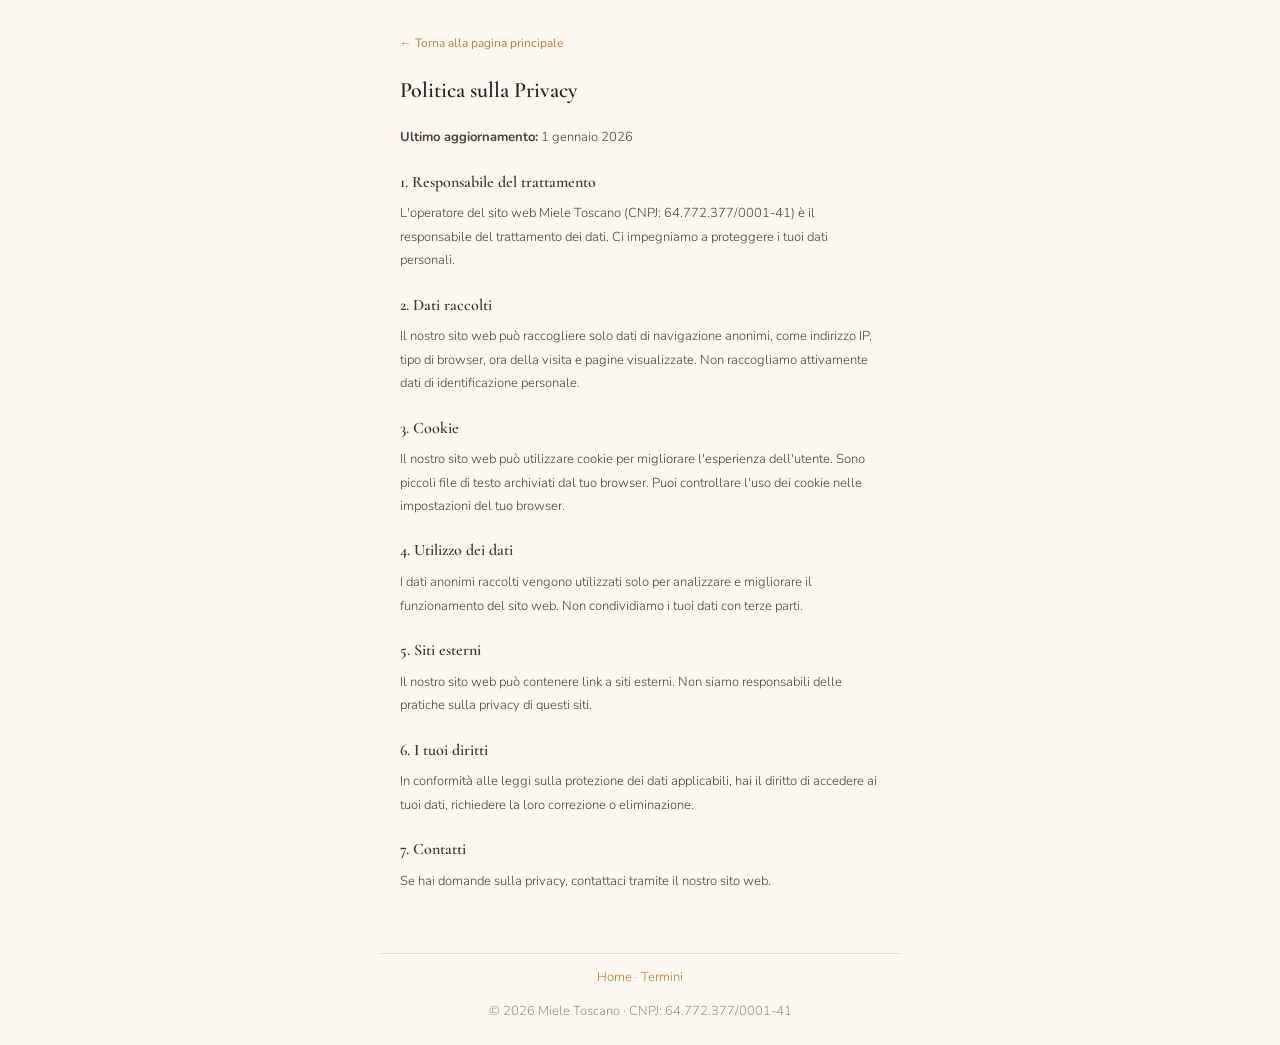
==== pre/privacy.html @ 8a0ec48e "Add files via upload" ====
<!DOCTYPE html>
<html lang="it">
<head>
<meta charset="UTF-8">
<meta name="viewport" content="width=device-width, initial-scale=1.0">
<title>Politica sulla Privacy — Miele Toscano</title>
<link rel="preconnect" href="https://fonts.googleapis.com">
<link rel="preconnect" href="https://fonts.gstatic.com" crossorigin>
<link href="https://fonts.googleapis.com/css2?family=Cormorant+Garamond:wght@400;600&family=Nunito:wght@300;400&display=swap" rel="stylesheet">
<style>
*{margin:0;padding:0;box-sizing:border-box}
body{font-family:'Nunito',sans-serif;background:#fef8f3;color:#4d4038;line-height:1.8;font-size:14px;-webkit-font-smoothing:antialiased}
.w{max-width:520px;margin:0 auto;padding:30px 20px 50px}
h1{font-family:'Cormorant Garamond',serif;font-size:22px;color:#2d2420;margin-bottom:16px;font-weight:600}
h2{font-family:'Cormorant Garamond',serif;font-size:16px;color:#3d3428;margin:18px 0 6px;font-weight:600}
p{margin-bottom:10px;font-weight:300;font-size:13px}
a{color:#c17a2d;text-decoration:none}a:hover{text-decoration:underline}
.back{display:inline-block;margin-bottom:16px;font-size:12px;color:#c17a2d}
footer{max-width:520px;margin:0 auto;padding:12px 20px;text-align:center;font-size:7.5px;color:#9a8a7a;border-top:1px solid #e8d8c8}
</style>
</head>
<body>
<div class="w">
<a href="index.html" class="back">← Torna alla pagina principale</a>
<h1>Politica sulla Privacy</h1>
<p><strong>Ultimo aggiornamento:</strong> 1 gennaio 2026</p>

<h2>1. Responsabile del trattamento</h2>
<p>L'operatore del sito web Miele Toscano (CNPJ: 64.772.377/0001-41) è il responsabile del trattamento dei dati. Ci impegniamo a proteggere i tuoi dati personali.</p>

<h2>2. Dati raccolti</h2>
<p>Il nostro sito web può raccogliere solo dati di navigazione anonimi, come indirizzo IP, tipo di browser, ora della visita e pagine visualizzate. Non raccogliamo attivamente dati di identificazione personale.</p>

<h2>3. Cookie</h2>
<p>Il nostro sito web può utilizzare cookie per migliorare l'esperienza dell'utente. Sono piccoli file di testo archiviati dal tuo browser. Puoi controllare l'uso dei cookie nelle impostazioni del tuo browser.</p>

<h2>4. Utilizzo dei dati</h2>
<p>I dati anonimi raccolti vengono utilizzati solo per analizzare e migliorare il funzionamento del sito web. Non condividiamo i tuoi dati con terze parti.</p>

<h2>5. Siti esterni</h2>
<p>Il nostro sito web può contenere link a siti esterni. Non siamo responsabili delle pratiche sulla privacy di questi siti.</p>

<h2>6. I tuoi diritti</h2>
<p>In conformità alle leggi sulla protezione dei dati applicabili, hai il diritto di accedere ai tuoi dati, richiedere la loro correzione o eliminazione.</p>

<h2>7. Contatti</h2>
<p>Se hai domande sulla privacy, contattaci tramite il nostro sito web.</p>
</div>
<footer>
<p><a href="index.html">Home</a> · <a href="terms.html">Termini</a></p>
<p style="margin-top:2px">© 2026 Miele Toscano · CNPJ: 64.772.377/0001-41</p>
</footer>
</body>
</html>
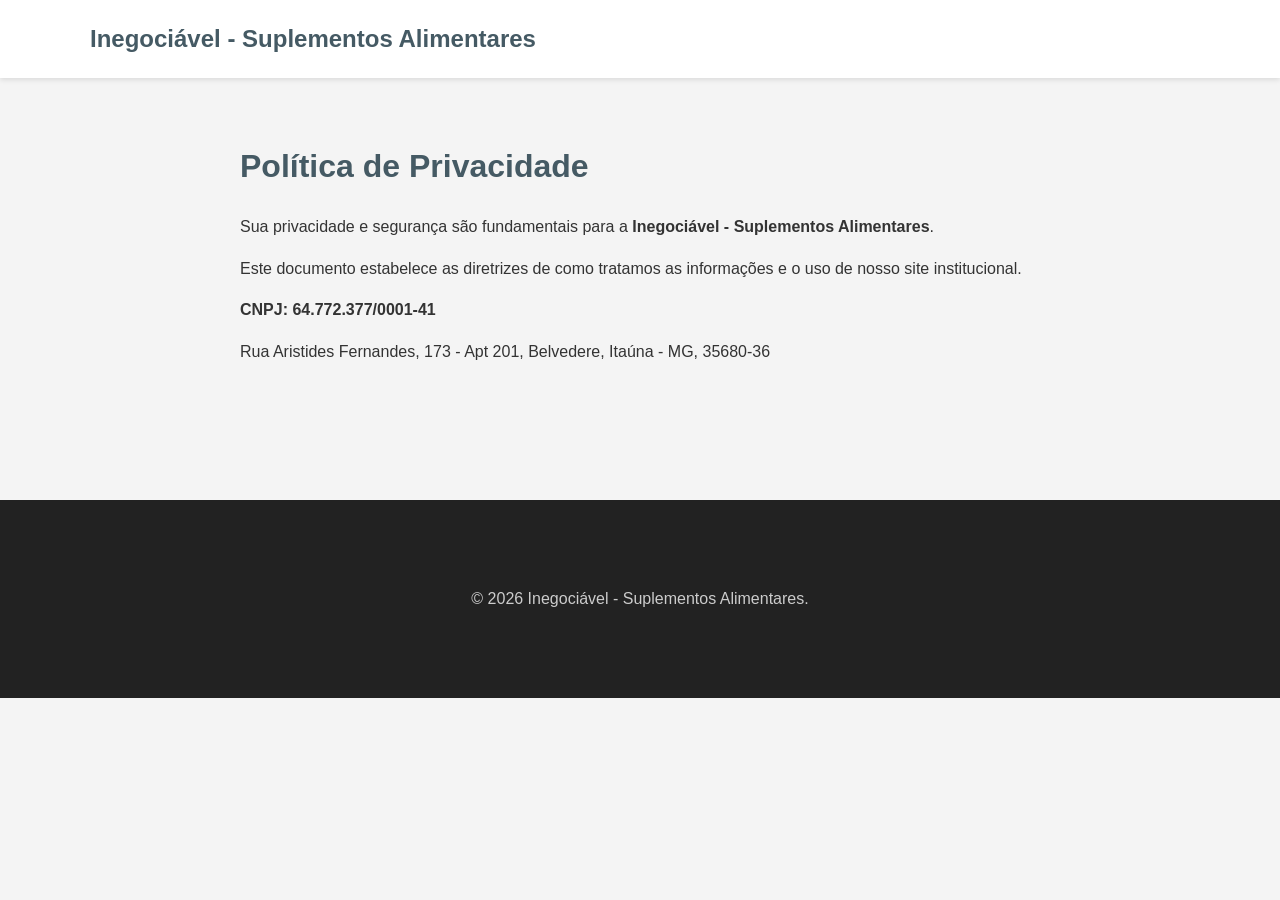
==== commit 4348b6ab: "Add files via upload" ====
--- a/pre/privacy.html
+++ b/pre/privacy.html
@@ -1,54 +1,21 @@
 <!DOCTYPE html>
-<html lang="it">
+<html lang="pt-br">
 <head>
-<meta charset="UTF-8">
-<meta name="viewport" content="width=device-width, initial-scale=1.0">
-<title>Politica sulla Privacy — Miele Toscano</title>
-<link rel="preconnect" href="https://fonts.googleapis.com">
-<link rel="preconnect" href="https://fonts.gstatic.com" crossorigin>
-<link href="https://fonts.googleapis.com/css2?family=Cormorant+Garamond:wght@400;600&family=Nunito:wght@300;400&display=swap" rel="stylesheet">
-<style>
-*{margin:0;padding:0;box-sizing:border-box}
-body{font-family:'Nunito',sans-serif;background:#fef8f3;color:#4d4038;line-height:1.8;font-size:14px;-webkit-font-smoothing:antialiased}
-.w{max-width:520px;margin:0 auto;padding:30px 20px 50px}
-h1{font-family:'Cormorant Garamond',serif;font-size:22px;color:#2d2420;margin-bottom:16px;font-weight:600}
-h2{font-family:'Cormorant Garamond',serif;font-size:16px;color:#3d3428;margin:18px 0 6px;font-weight:600}
-p{margin-bottom:10px;font-weight:300;font-size:13px}
-a{color:#c17a2d;text-decoration:none}a:hover{text-decoration:underline}
-.back{display:inline-block;margin-bottom:16px;font-size:12px;color:#c17a2d}
-footer{max-width:520px;margin:0 auto;padding:12px 20px;text-align:center;font-size:7.5px;color:#9a8a7a;border-top:1px solid #e8d8c8}
-</style>
+    <meta charset="UTF-8">
+    <meta name="viewport" content="width=device-width, initial-scale=1.0">
+    <title>Política de Privacidade - Inegociável - Suplementos Alimentares</title>
+    <link rel="stylesheet" href="css/style.css">
+    <style>.legal { padding: 120px 0; max-width: 800px; margin: 0 auto; } h1 { color: #455a64; }</style>
 </head>
 <body>
-<div class="w">
-<a href="index.html" class="back">← Torna alla pagina principale</a>
-<h1>Politica sulla Privacy</h1>
-<p><strong>Ultimo aggiornamento:</strong> 1 gennaio 2026</p>
-
-<h2>1. Responsabile del trattamento</h2>
-<p>L'operatore del sito web Miele Toscano (CNPJ: 64.772.377/0001-41) è il responsabile del trattamento dei dati. Ci impegniamo a proteggere i tuoi dati personali.</p>
-
-<h2>2. Dati raccolti</h2>
-<p>Il nostro sito web può raccogliere solo dati di navigazione anonimi, come indirizzo IP, tipo di browser, ora della visita e pagine visualizzate. Non raccogliamo attivamente dati di identificazione personale.</p>
-
-<h2>3. Cookie</h2>
-<p>Il nostro sito web può utilizzare cookie per migliorare l'esperienza dell'utente. Sono piccoli file di testo archiviati dal tuo browser. Puoi controllare l'uso dei cookie nelle impostazioni del tuo browser.</p>
-
-<h2>4. Utilizzo dei dati</h2>
-<p>I dati anonimi raccolti vengono utilizzati solo per analizzare e migliorare il funzionamento del sito web. Non condividiamo i tuoi dati con terze parti.</p>
-
-<h2>5. Siti esterni</h2>
-<p>Il nostro sito web può contenere link a siti esterni. Non siamo responsabili delle pratiche sulla privacy di questi siti.</p>
-
-<h2>6. I tuoi diritti</h2>
-<p>In conformità alle leggi sulla protezione dei dati applicabili, hai il diritto di accedere ai tuoi dati, richiedere la loro correzione o eliminazione.</p>
-
-<h2>7. Contatti</h2>
-<p>Se hai domande sulla privacy, contattaci tramite il nostro sito web.</p>
-</div>
-<footer>
-<p><a href="index.html">Home</a> · <a href="terms.html">Termini</a></p>
-<p style="margin-top:2px">© 2026 Miele Toscano · CNPJ: 64.772.377/0001-41</p>
-</footer>
+    <header><nav><div class="container"><a href="index.html" class="logo">Inegociável - Suplementos Alimentares</a></div></nav></header>
+    <div class="container legal">
+        <h1>Política de Privacidade</h1>
+        <p>Sua privacidade e segurança são fundamentais para a <strong>Inegociável - Suplementos Alimentares</strong>.</p>
+        <p>Este documento estabelece as diretrizes de como tratamos as informações e o uso de nosso site institucional.</p>
+        <p><strong>CNPJ: 64.772.377/0001-41</strong></p>
+        <p>Rua Aristides Fernandes, 173 - Apt 201, Belvedere, Itaúna - MG, 35680-36</p>
+    </div>
+    <footer><div class="container"><p>&copy; 2026 Inegociável - Suplementos Alimentares.</p></div></footer>
 </body>
-</html>
+</html>
--- a/pre/css/style.css
+++ b/pre/css/style.css
@@ -0,0 +1,27 @@
+body { font-family: 'Montserrat', sans-serif; margin: 0; padding: 0; color: #333; line-height: 1.6; background-color: #f4f4f4; }
+.container { width: 90%; max-width: 1100px; margin: 0 auto; padding: 20px 0; }
+header { background: #fff; box-shadow: 0 2px 5px rgba(0,0,0,0.1); position: fixed; width: 100%; top: 0; z-index: 1000; }
+header .container { display: flex; justify-content: space-between; align-items: center; }
+.logo { font-size: 1.5em; font-weight: 700; color: #455a64; text-decoration: none; }
+.nav-links { list-style: none; display: flex; margin: 0; padding: 0; }
+.nav-links li { margin-left: 20px; }
+.nav-links a { text-decoration: none; color: #555; font-weight: 600; font-size: 0.9em; text-transform: uppercase; }
+.hero { background: linear-gradient(rgba(0,0,0,0.6), rgba(0,0,0,0.6)), url('../images/hero.jpg') no-repeat center center/cover; height: 70vh; display: flex; align-items: center; justify-content: center; text-align: center; color: #fff; margin-top: 60px; }
+.hero h1 { font-size: 3.5em; margin-bottom: 10px; }
+.hero p { font-size: 1.2em; margin-bottom: 30px; }
+.btn { background: #455a64; color: #fff; padding: 12px 30px; text-decoration: none; border-radius: 5px; font-weight: 600; display: inline-block; }
+.about { padding: 80px 0; background: #fff; }
+.about-content { display: flex; align-items: center; gap: 50px; }
+.about-text { flex: 1; }
+.about-text h2 { color: #455a64; font-size: 2.5em; margin-bottom: 20px; }
+.about-image { flex: 1; }
+.about-image img { border-radius: 10px; box-shadow: 0 10px 20px rgba(0,0,0,0.1); }
+.specialties { padding: 80px 0; text-align: center; }
+.specialties h2 { font-size: 2.5em; margin-bottom: 40px; color: #455a64; }
+.grid { display: grid; grid-template-columns: repeat(auto-fit, minmax(300px, 1fr)); gap: 30px; }
+.card { background: #fff; padding: 20px; border-radius: 10px; box-shadow: 0 5px 15px rgba(0,0,0,0.05); }
+.card img { border-radius: 5px; margin-bottom: 20px; }
+footer { background: #222; color: #ccc; text-align: center; padding: 50px 0; }
+.footer-links a { color: #455a64; text-decoration: none; margin: 0 10px; }
+.clickable-image { cursor: pointer; }
+@media (max-width: 768px) { .about-content { flex-direction: column; } .hero h1 { font-size: 2.5em; } .nav-links { display: none; } }
